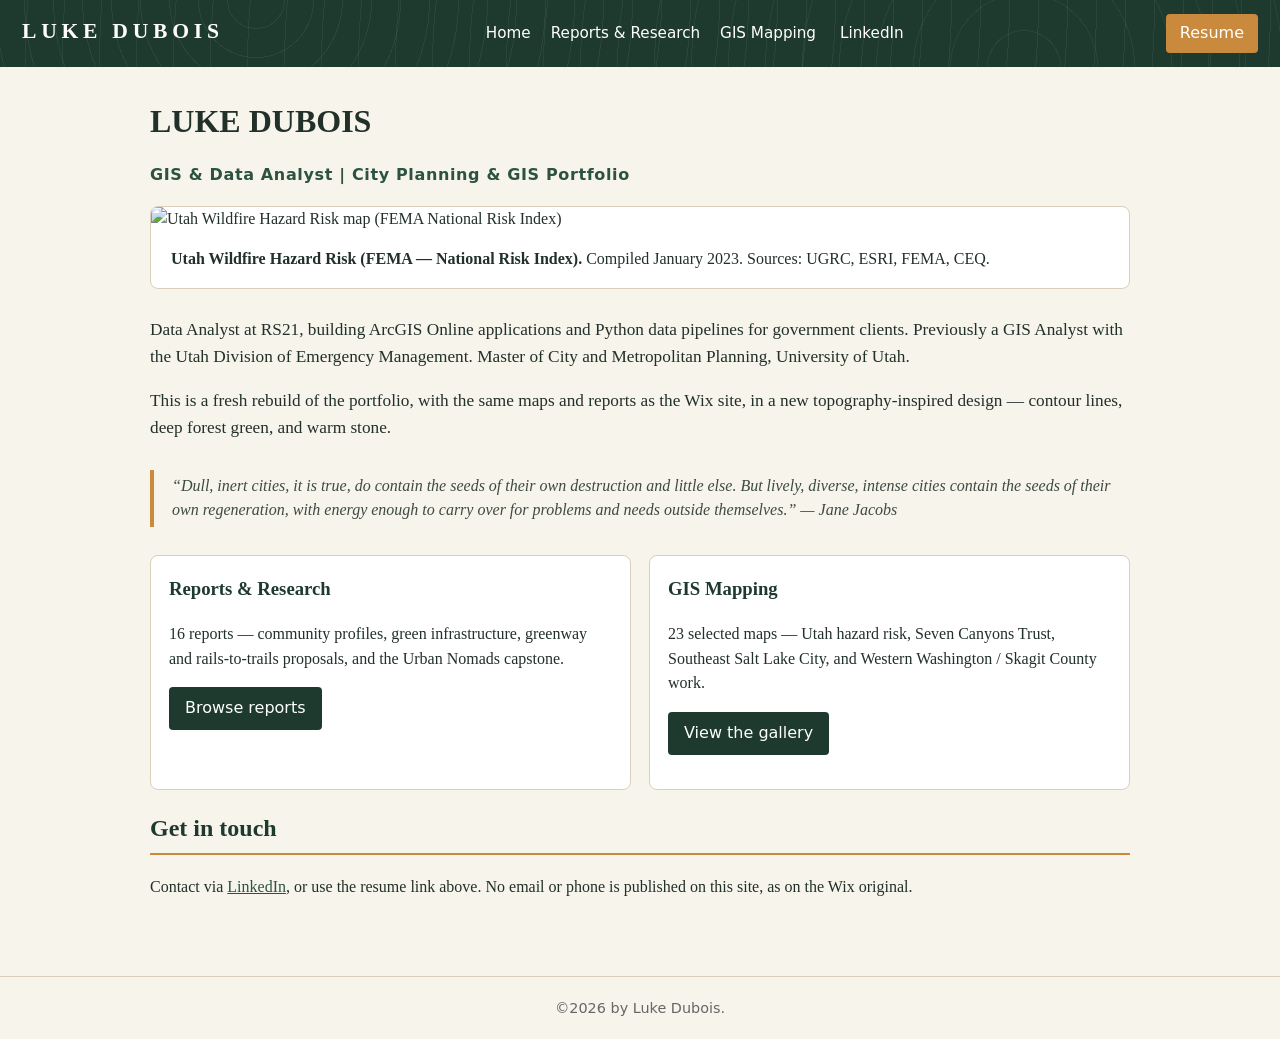
==== index.html @ d571da5c "Add files via upload" ====
<!doctype html>
<html lang="en"><head><meta charset="utf-8">
<meta name="viewport" content="width=device-width, initial-scale=1">
<title>Luke Dubois — GIS &amp; Data Analyst | City Planning &amp; GIS Portfolio</title>
<link rel="stylesheet" href="style.css"></head><body>
<header class="site"><span class="wordmark">LUKE DUBOIS</span>
<nav><a href="index.html">Home</a><a href="reports.html">Reports &amp; Research</a><a href="gallery.html">GIS Mapping</a>
<a href="https://www.linkedin.com/in/duboisluke/">LinkedIn</a></nav>
<a class="resume" href="https://drive.google.com/file/d/1duw0l7XTzUoEEhcvh8UpQAX_1VrRIKmA/view?usp=sharing">Resume</a></header>
<main>
<h1>LUKE DUBOIS</h1>
<p class="tagline">GIS &amp; Data Analyst | City Planning &amp; GIS Portfolio</p>
<div class="hero"><img src="assets/gallery/02-utah-wildfire-risk.jpg" alt="Utah Wildfire Hazard Risk map (FEMA National Risk Index)">
<div class="cap"><strong>Utah Wildfire Hazard Risk (FEMA — National Risk Index).</strong> Compiled January 2023. Sources: UGRC, ESRI, FEMA, CEQ.</div></div>
<p class="intro">Data Analyst at RS21, building ArcGIS Online applications and Python data pipelines for government clients. Previously a GIS Analyst with the Utah Division of Emergency Management. Master of City and Metropolitan Planning, University of Utah.</p>
<p class="intro">This is a fresh rebuild of the portfolio, with the same maps and reports as the Wix site, in a new topography-inspired design — contour lines, deep forest green, and warm stone.</p>
<blockquote>“Dull, inert cities, it is true, do contain the seeds of their own destruction and little else. But lively, diverse, intense cities contain the seeds of their own regeneration, with energy enough to carry over for problems and needs outside themselves.” — Jane Jacobs</blockquote>
<div class="cards">
<div class="card"><h3>Reports &amp; Research</h3><p>16 reports — community profiles, green infrastructure, greenway and rails-to-trails proposals, and the Urban Nomads capstone.</p><p><a class="btn" href="reports.html">Browse reports</a></p></div>
<div class="card"><h3>GIS Mapping</h3><p>23 selected maps — Utah hazard risk, Seven Canyons Trust, Southeast Salt Lake City, and Western Washington / Skagit County work.</p><p><a class="btn" href="gallery.html">View the gallery</a></p></div>
</div>
<h2>Get in touch</h2>
<p>Contact via <a href="https://www.linkedin.com/in/duboisluke/">LinkedIn</a>, or use the resume link above. No email or phone is published on this site, as on the Wix original.</p>
</main>
<footer>©2026 by Luke Dubois.</footer>
</body></html>
---- style.css ----
/* Luke Dubois portfolio — standalone draft, 2026-11-10
   Design direction from Luke: topography maps, mountains, forests.
   Palette: deep forest green, warm stone, cream. Contour motif via
   repeating radial gradients on the hero / header band. */
:root{
  --forest:#1e3a2f; --forest2:#2c5240; --moss:#5a7a5e; --stone:#e8e2d4;
  --cream:#f7f4ec; --ink:#22302a; --accent:#c98a3d; --line:#d8d0bd;
}
*{box-sizing:border-box}
body{margin:0;font-family:Georgia,'Times New Roman',serif;background:var(--cream);color:var(--ink);line-height:1.55}
a{color:var(--forest2)}
header.site{background:var(--forest);color:#fff;padding:14px 22px;display:flex;flex-wrap:wrap;gap:16px;align-items:baseline;justify-content:space-between;
  background-image:repeating-radial-gradient(circle at 20% 0, transparent 0 28px, rgba(255,255,255,.06) 28px 29px),
                   repeating-radial-gradient(circle at 80% 100%, transparent 0 36px, rgba(255,255,255,.05) 36px 37px);}
header.site .wordmark{font-size:1.35rem;letter-spacing:.22em;font-weight:700}
header.site nav a{color:#fff;text-decoration:none;margin:0 10px;font-family:system-ui,sans-serif;font-size:.95rem}
header.site nav a:hover{text-decoration:underline}
header.site .resume{background:var(--accent);color:#fff;padding:7px 14px;border-radius:4px;text-decoration:none;font-family:system-ui,sans-serif}
main{max-width:1020px;margin:0 auto;padding:24px 20px 60px}
.hero{border:1px solid var(--line);background:#fff;border-radius:8px;overflow:hidden;margin:18px 0 28px}
.hero img{width:100%;display:block}
.hero .cap{padding:16px 20px}
h1{font-size:2rem;margin:.2em 0}
h2{color:var(--forest);border-bottom:2px solid var(--accent);padding-bottom:6px}
.tagline{font-family:system-ui,sans-serif;color:var(--forest2);font-weight:600;letter-spacing:.04em}
.intro{font-size:1.08rem}
blockquote{border-left:4px solid var(--accent);margin:28px 0;padding:4px 18px;font-style:italic;color:#3d4a42}
.cards{display:grid;grid-template-columns:1fr 1fr;gap:18px;margin:20px 0}
.card{border:1px solid var(--line);background:#fff;border-radius:8px;padding:18px}
.card h3{margin-top:0;color:var(--forest)}
.btn{display:inline-block;background:var(--forest);color:#fff;padding:9px 16px;border-radius:4px;text-decoration:none;font-family:system-ui,sans-serif}
.grid{display:grid;grid-template-columns:repeat(auto-fill,minmax(280px,1fr));gap:18px}
figure{margin:0;border:1px solid var(--line);background:#fff;border-radius:8px;overflow:hidden}
figure img{width:100%;display:block}
figcaption{padding:10px 12px;font-family:system-ui,sans-serif;font-size:.92rem}
figcaption .flag{color:#8a5a00;font-weight:600}
.report{border:1px solid var(--line);background:#fff;border-radius:8px;padding:14px 16px;margin:12px 0}
.report h3{margin:0 0 4px;color:var(--forest)}
.report p{margin:0;font-family:system-ui,sans-serif;font-size:.92rem;color:#555}
footer{border-top:1px solid var(--line);padding:20px;text-align:center;font-family:system-ui,sans-serif;color:#666;font-size:.9rem}
.note{background:#fff8e6;border:1px solid #e8c97a;border-radius:8px;padding:14px 16px;font-family:system-ui,sans-serif}
@media(max-width:640px){.cards{grid-template-columns:1fr}h1{font-size:1.6rem}}
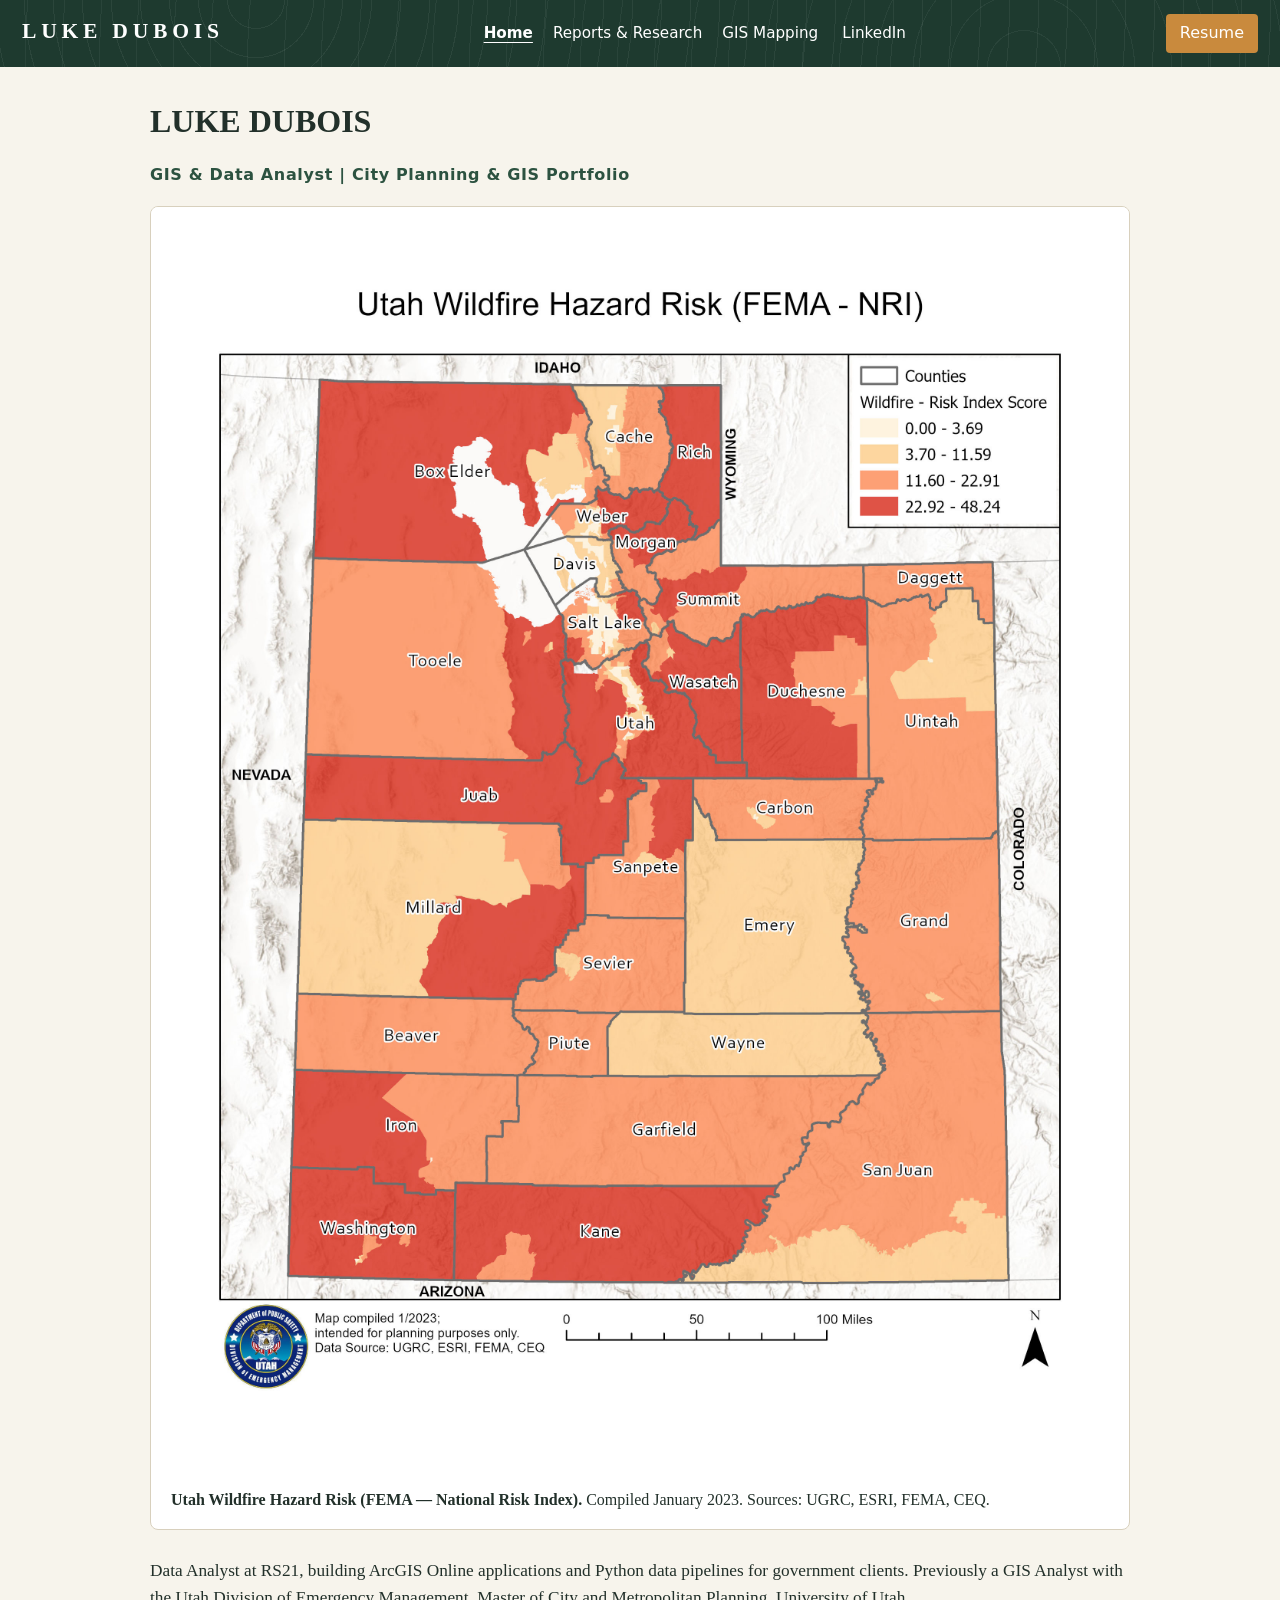
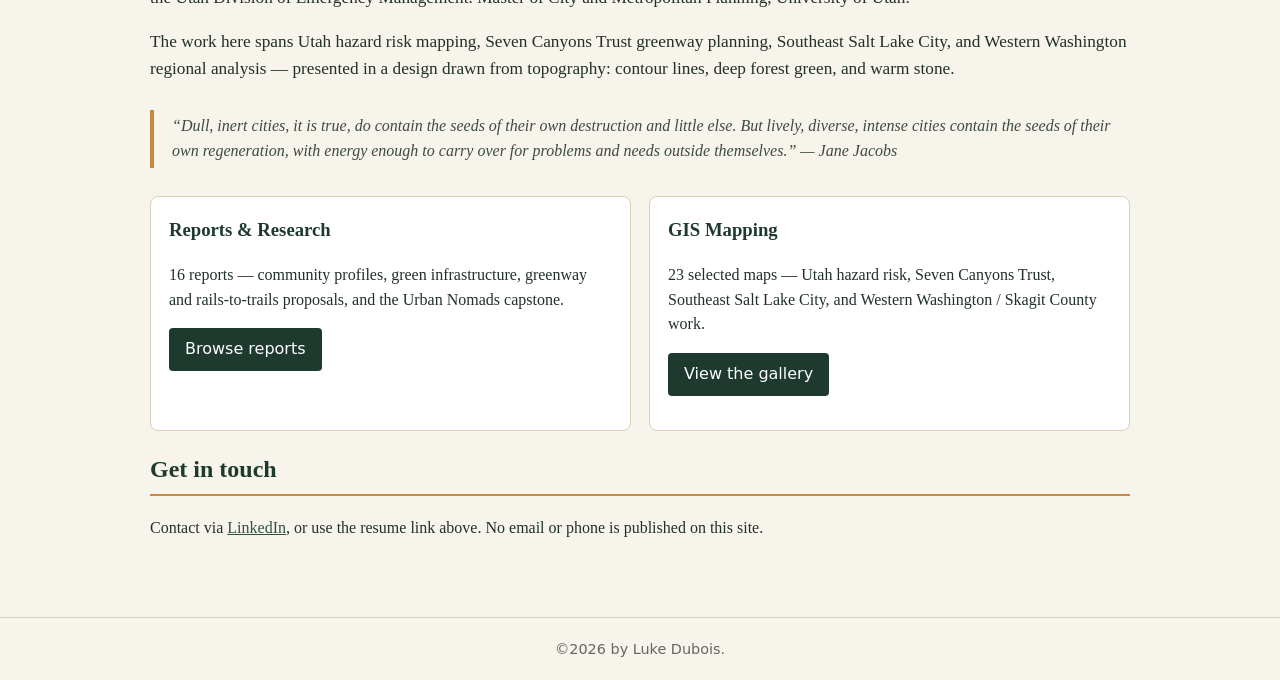
==== commit efc1358f: "Add files via upload" ====
--- a/index.html
+++ b/index.html
@@ -2,9 +2,18 @@
 <html lang="en"><head><meta charset="utf-8">
 <meta name="viewport" content="width=device-width, initial-scale=1">
 <title>Luke Dubois — GIS &amp; Data Analyst | City Planning &amp; GIS Portfolio</title>
-<link rel="stylesheet" href="style.css"></head><body>
+<link rel="stylesheet" href="style.css">
+<meta name="description" content="Portfolio of Luke Dubois, GIS & Data Analyst and city planner — selected GIS maps and planning research.">
+<meta property="og:title" content="Luke Dubois — GIS & Data Analyst | City Planning & GIS Portfolio">
+<meta property="og:description" content="Portfolio of Luke Dubois, GIS & Data Analyst and city planner — selected GIS maps and planning research.">
+<meta property="og:type" content="website">
+<meta property="og:url" content="https://duboisluke.github.io/portfolio/">
+<meta property="og:image" content="https://duboisluke.github.io/portfolio/assets/gallery/02-utah-wildfire-risk.jpg">
+<meta name="twitter:card" content="summary_large_image">
+<link rel="icon" href="data:image/svg+xml,<svg xmlns='http://www.w3.org/2000/svg' viewBox='0 0 32 32'><rect width='32' height='32' fill='%23f7f4ec'/><g fill='none' stroke='%231e3a2f' stroke-width='1.6'><circle cx='16' cy='16' r='4'/><circle cx='16' cy='16' r='9'/><circle cx='16' cy='16' r='14'/></g><circle cx='16' cy='16' r='1.8' fill='%23c98a3d'/></svg>">
+</head><body>
 <header class="site"><span class="wordmark">LUKE DUBOIS</span>
-<nav><a href="index.html">Home</a><a href="reports.html">Reports &amp; Research</a><a href="gallery.html">GIS Mapping</a>
+<nav><a href="index.html" class="active">Home</a><a href="reports.html">Reports &amp; Research</a><a href="gallery.html">GIS Mapping</a>
 <a href="https://www.linkedin.com/in/duboisluke/">LinkedIn</a></nav>
 <a class="resume" href="https://drive.google.com/file/d/1duw0l7XTzUoEEhcvh8UpQAX_1VrRIKmA/view?usp=sharing">Resume</a></header>
 <main>
@@ -13,14 +22,14 @@
 <div class="hero"><img src="assets/gallery/02-utah-wildfire-risk.jpg" alt="Utah Wildfire Hazard Risk map (FEMA National Risk Index)">
 <div class="cap"><strong>Utah Wildfire Hazard Risk (FEMA — National Risk Index).</strong> Compiled January 2023. Sources: UGRC, ESRI, FEMA, CEQ.</div></div>
 <p class="intro">Data Analyst at RS21, building ArcGIS Online applications and Python data pipelines for government clients. Previously a GIS Analyst with the Utah Division of Emergency Management. Master of City and Metropolitan Planning, University of Utah.</p>
-<p class="intro">This is a fresh rebuild of the portfolio, with the same maps and reports as the Wix site, in a new topography-inspired design — contour lines, deep forest green, and warm stone.</p>
+<p class="intro">The work here spans Utah hazard risk mapping, Seven Canyons Trust greenway planning, Southeast Salt Lake City, and Western Washington regional analysis — presented in a design drawn from topography: contour lines, deep forest green, and warm stone.</p>
 <blockquote>“Dull, inert cities, it is true, do contain the seeds of their own destruction and little else. But lively, diverse, intense cities contain the seeds of their own regeneration, with energy enough to carry over for problems and needs outside themselves.” — Jane Jacobs</blockquote>
 <div class="cards">
 <div class="card"><h3>Reports &amp; Research</h3><p>16 reports — community profiles, green infrastructure, greenway and rails-to-trails proposals, and the Urban Nomads capstone.</p><p><a class="btn" href="reports.html">Browse reports</a></p></div>
 <div class="card"><h3>GIS Mapping</h3><p>23 selected maps — Utah hazard risk, Seven Canyons Trust, Southeast Salt Lake City, and Western Washington / Skagit County work.</p><p><a class="btn" href="gallery.html">View the gallery</a></p></div>
 </div>
 <h2>Get in touch</h2>
-<p>Contact via <a href="https://www.linkedin.com/in/duboisluke/">LinkedIn</a>, or use the resume link above. No email or phone is published on this site, as on the Wix original.</p>
+<p>Contact via <a href="https://www.linkedin.com/in/duboisluke/">LinkedIn</a>, or use the resume link above. No email or phone is published on this site.</p>
 </main>
 <footer>©2026 by Luke Dubois.</footer>
 </body></html>
--- a/style.css
+++ b/style.css
@@ -1,5 +1,4 @@
-/* Luke Dubois portfolio — standalone draft, 2026-11-10
-   Design direction from Luke: topography maps, mountains, forests.
+/* Luke Dubois portfolio — topography maps, mountains, forests.
    Palette: deep forest green, warm stone, cream. Contour motif via
    repeating radial gradients on the hero / header band. */
 :root{
@@ -15,6 +14,7 @@
 header.site .wordmark{font-size:1.35rem;letter-spacing:.22em;font-weight:700}
 header.site nav a{color:#fff;text-decoration:none;margin:0 10px;font-family:system-ui,sans-serif;font-size:.95rem}
 header.site nav a:hover{text-decoration:underline}
+header.site nav a.active{text-decoration:underline;text-underline-offset:4px;font-weight:700}
 header.site .resume{background:var(--accent);color:#fff;padding:7px 14px;border-radius:4px;text-decoration:none;font-family:system-ui,sans-serif}
 main{max-width:1020px;margin:0 auto;padding:24px 20px 60px}
 .hero{border:1px solid var(--line);background:#fff;border-radius:8px;overflow:hidden;margin:18px 0 28px}
@@ -30,13 +30,23 @@
 .card h3{margin-top:0;color:var(--forest)}
 .btn{display:inline-block;background:var(--forest);color:#fff;padding:9px 16px;border-radius:4px;text-decoration:none;font-family:system-ui,sans-serif}
 .grid{display:grid;grid-template-columns:repeat(auto-fill,minmax(280px,1fr));gap:18px}
-figure{margin:0;border:1px solid var(--line);background:#fff;border-radius:8px;overflow:hidden}
+figure{margin:0;border:1px solid var(--line);background:#fff;border-radius:8px;overflow:hidden;cursor:zoom-in}
 figure img{width:100%;display:block}
 figcaption{padding:10px 12px;font-family:system-ui,sans-serif;font-size:.92rem}
-figcaption .flag{color:#8a5a00;font-weight:600}
 .report{border:1px solid var(--line);background:#fff;border-radius:8px;padding:14px 16px;margin:12px 0}
 .report h3{margin:0 0 4px;color:var(--forest)}
 .report p{margin:0;font-family:system-ui,sans-serif;font-size:.92rem;color:#555}
 footer{border-top:1px solid var(--line);padding:20px;text-align:center;font-family:system-ui,sans-serif;color:#666;font-size:.9rem}
-.note{background:#fff8e6;border:1px solid #e8c97a;border-radius:8px;padding:14px 16px;font-family:system-ui,sans-serif}
 @media(max-width:640px){.cards{grid-template-columns:1fr}h1{font-size:1.6rem}}
+
+.top{text-align:center;margin-top:28px}
+.top a{font-family:system-ui,sans-serif}
+/* Gallery lightbox */
+.lightbox{position:fixed;inset:0;background:rgba(20,30,25,.92);display:flex;align-items:center;justify-content:center;gap:12px;z-index:50;padding:20px}
+.lightbox[hidden]{display:none}
+.lb-figure{margin:0;max-width:min(1100px,92vw);max-height:90vh;background:#fff;border-radius:8px;overflow:hidden;cursor:default}
+.lb-figure img{max-width:100%;max-height:calc(90vh - 70px);object-fit:contain;display:block;margin:0 auto}
+.lb-figure figcaption{padding:10px 14px}
+.lb-close,.lb-prev,.lb-next{background:var(--accent);color:#fff;border:0;border-radius:50%;width:44px;height:44px;font-size:1.5rem;line-height:1;cursor:pointer;flex:none}
+.lb-close{position:absolute;top:16px;right:16px}
+@media(max-width:640px){.lightbox{gap:6px;padding:10px}.lb-close,.lb-prev,.lb-next{width:36px;height:36px;font-size:1.2rem}}
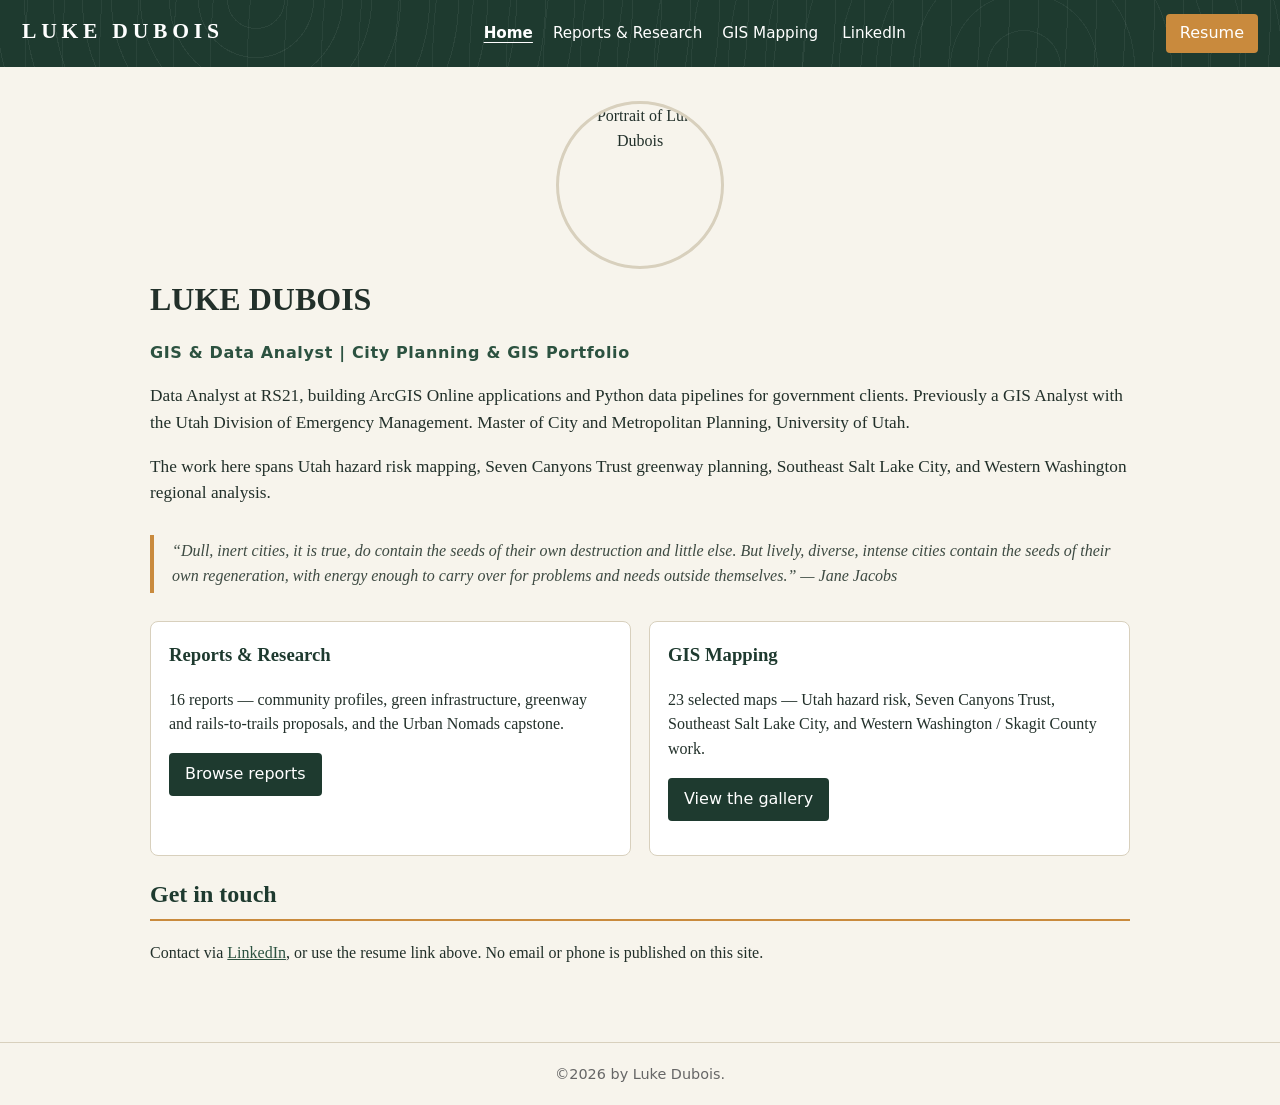
==== commit 22171064: "Add files via upload" ====
--- a/index.html
+++ b/index.html
@@ -17,12 +17,11 @@
 <a href="https://www.linkedin.com/in/duboisluke/">LinkedIn</a></nav>
 <a class="resume" href="https://drive.google.com/file/d/1duw0l7XTzUoEEhcvh8UpQAX_1VrRIKmA/view?usp=sharing">Resume</a></header>
 <main>
+<div class="hero photo"><img src="assets/luke-dubois.jpg" alt="Portrait of Luke Dubois"></div>
 <h1>LUKE DUBOIS</h1>
 <p class="tagline">GIS &amp; Data Analyst | City Planning &amp; GIS Portfolio</p>
-<div class="hero"><img src="assets/gallery/02-utah-wildfire-risk.jpg" alt="Utah Wildfire Hazard Risk map (FEMA National Risk Index)">
-<div class="cap"><strong>Utah Wildfire Hazard Risk (FEMA — National Risk Index).</strong> Compiled January 2023. Sources: UGRC, ESRI, FEMA, CEQ.</div></div>
 <p class="intro">Data Analyst at RS21, building ArcGIS Online applications and Python data pipelines for government clients. Previously a GIS Analyst with the Utah Division of Emergency Management. Master of City and Metropolitan Planning, University of Utah.</p>
-<p class="intro">The work here spans Utah hazard risk mapping, Seven Canyons Trust greenway planning, Southeast Salt Lake City, and Western Washington regional analysis — presented in a design drawn from topography: contour lines, deep forest green, and warm stone.</p>
+<p class="intro">The work here spans Utah hazard risk mapping, Seven Canyons Trust greenway planning, Southeast Salt Lake City, and Western Washington regional analysis.</p>
 <blockquote>“Dull, inert cities, it is true, do contain the seeds of their own destruction and little else. But lively, diverse, intense cities contain the seeds of their own regeneration, with energy enough to carry over for problems and needs outside themselves.” — Jane Jacobs</blockquote>
 <div class="cards">
 <div class="card"><h3>Reports &amp; Research</h3><p>16 reports — community profiles, green infrastructure, greenway and rails-to-trails proposals, and the Urban Nomads capstone.</p><p><a class="btn" href="reports.html">Browse reports</a></p></div>
--- a/style.css
+++ b/style.css
@@ -50,3 +50,6 @@
 .lb-close,.lb-prev,.lb-next{background:var(--accent);color:#fff;border:0;border-radius:50%;width:44px;height:44px;font-size:1.5rem;line-height:1;cursor:pointer;flex:none}
 .lb-close{position:absolute;top:16px;right:16px}
 @media(max-width:640px){.lightbox{gap:6px;padding:10px}.lb-close,.lb-prev,.lb-next{width:36px;height:36px;font-size:1.2rem}}
+
+.hero.photo{border:0;background:transparent;text-align:center;margin:10px 0 4px}
+.hero.photo img{width:168px;height:168px;object-fit:cover;border-radius:50%;border:3px solid var(--line);margin:0 auto}
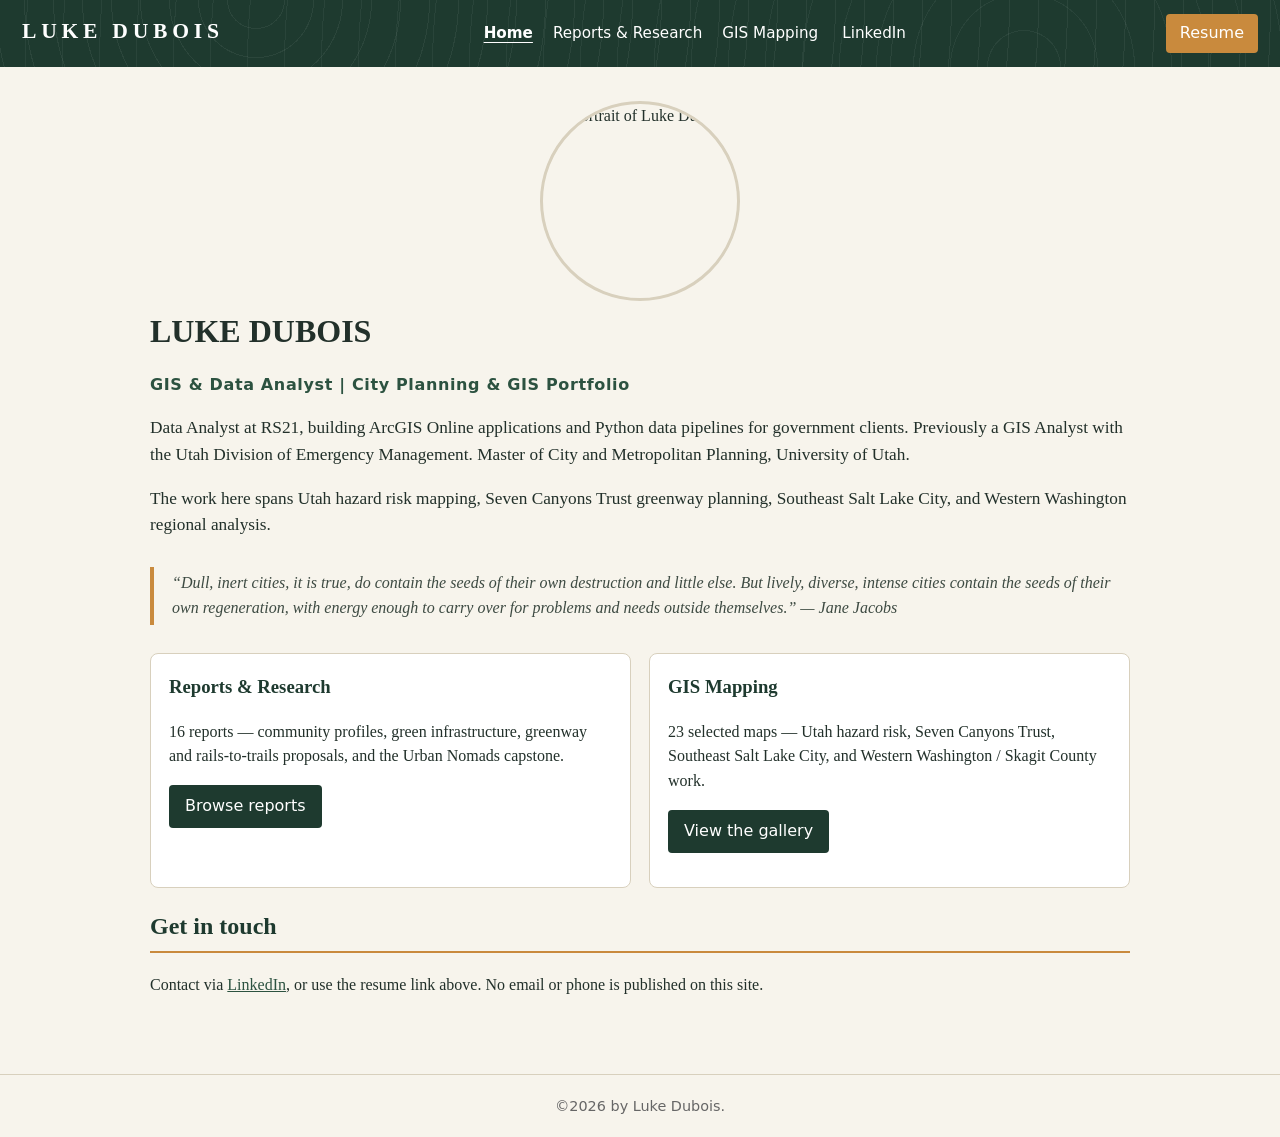
==== commit 7d8c8473: "Add files via upload" ====
--- a/index.html
+++ b/index.html
@@ -8,7 +8,7 @@
 <meta property="og:description" content="Portfolio of Luke Dubois, GIS & Data Analyst and city planner — selected GIS maps and planning research.">
 <meta property="og:type" content="website">
 <meta property="og:url" content="https://duboisluke.github.io/portfolio/">
-<meta property="og:image" content="https://duboisluke.github.io/portfolio/assets/gallery/02-utah-wildfire-risk.jpg">
+<meta property="og:image" content="https://duboisluke.github.io/portfolio/assets/luke-dubois-portrait.jpg">
 <meta name="twitter:card" content="summary_large_image">
 <link rel="icon" href="data:image/svg+xml,<svg xmlns='http://www.w3.org/2000/svg' viewBox='0 0 32 32'><rect width='32' height='32' fill='%23f7f4ec'/><g fill='none' stroke='%231e3a2f' stroke-width='1.6'><circle cx='16' cy='16' r='4'/><circle cx='16' cy='16' r='9'/><circle cx='16' cy='16' r='14'/></g><circle cx='16' cy='16' r='1.8' fill='%23c98a3d'/></svg>">
 </head><body>
@@ -17,7 +17,7 @@
 <a href="https://www.linkedin.com/in/duboisluke/">LinkedIn</a></nav>
 <a class="resume" href="https://drive.google.com/file/d/1duw0l7XTzUoEEhcvh8UpQAX_1VrRIKmA/view?usp=sharing">Resume</a></header>
 <main>
-<div class="hero photo"><img src="assets/luke-dubois.jpg" alt="Portrait of Luke Dubois"></div>
+<div class="hero photo"><img src="assets/luke-dubois-portrait.jpg" alt="Portrait of Luke Dubois"></div>
 <h1>LUKE DUBOIS</h1>
 <p class="tagline">GIS &amp; Data Analyst | City Planning &amp; GIS Portfolio</p>
 <p class="intro">Data Analyst at RS21, building ArcGIS Online applications and Python data pipelines for government clients. Previously a GIS Analyst with the Utah Division of Emergency Management. Master of City and Metropolitan Planning, University of Utah.</p>
--- a/style.css
+++ b/style.css
@@ -52,4 +52,4 @@
 @media(max-width:640px){.lightbox{gap:6px;padding:10px}.lb-close,.lb-prev,.lb-next{width:36px;height:36px;font-size:1.2rem}}
 
 .hero.photo{border:0;background:transparent;text-align:center;margin:10px 0 4px}
-.hero.photo img{width:168px;height:168px;object-fit:cover;border-radius:50%;border:3px solid var(--line);margin:0 auto}
+.hero.photo img{width:200px;height:200px;object-fit:cover;border-radius:50%;border:3px solid var(--line);margin:0 auto}
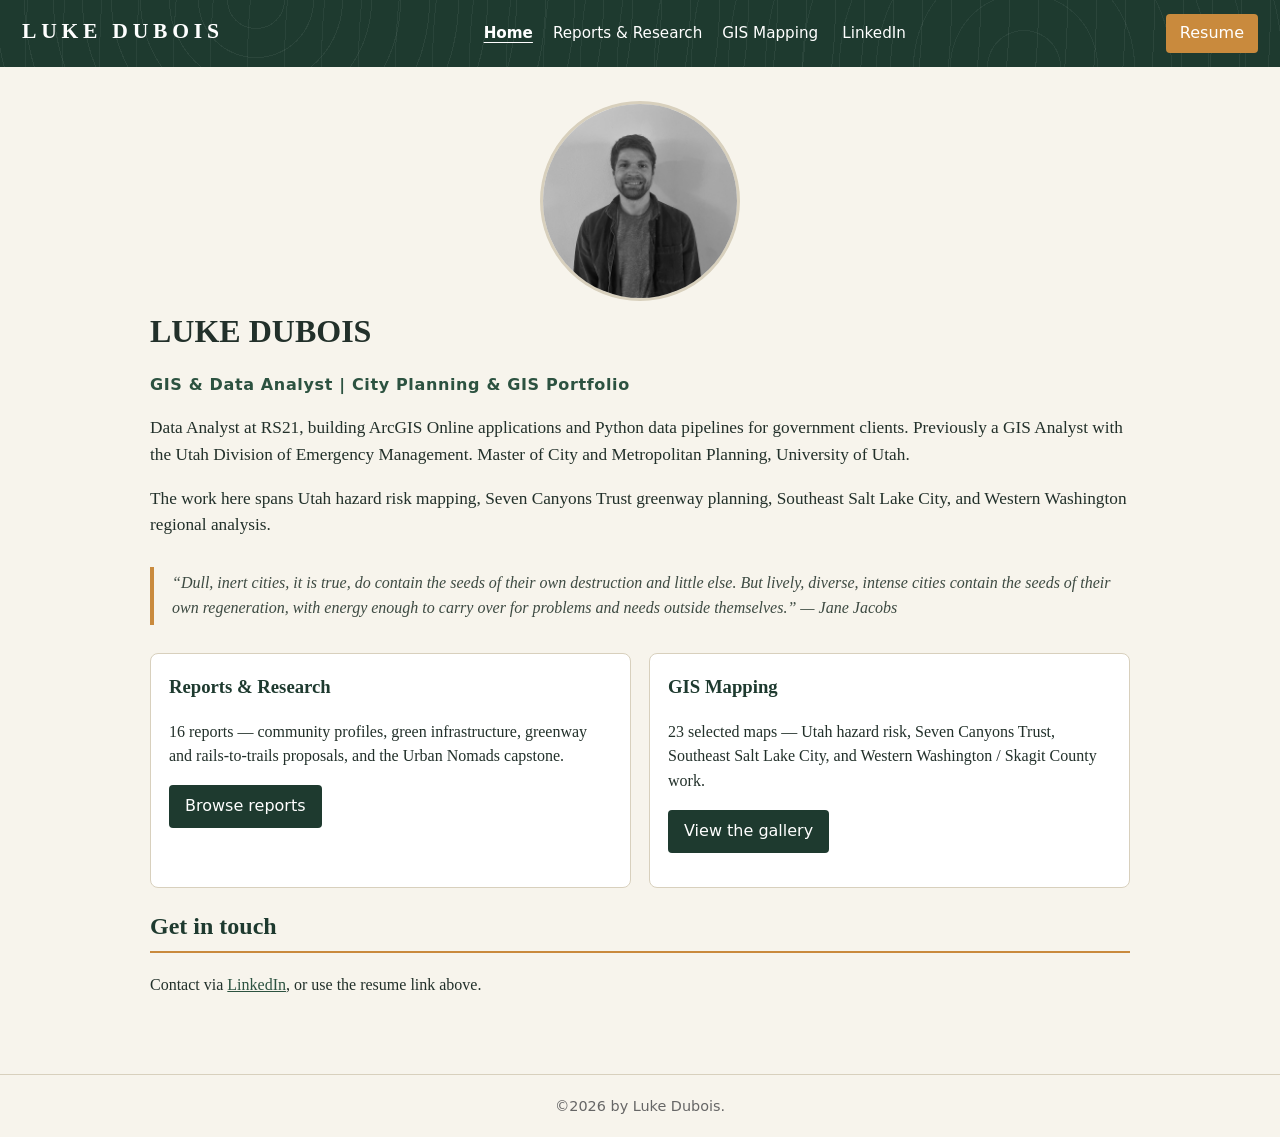
==== commit e8173ef7: "Add files via upload" ====
--- a/index.html
+++ b/index.html
@@ -28,7 +28,7 @@
 <div class="card"><h3>GIS Mapping</h3><p>23 selected maps — Utah hazard risk, Seven Canyons Trust, Southeast Salt Lake City, and Western Washington / Skagit County work.</p><p><a class="btn" href="gallery.html">View the gallery</a></p></div>
 </div>
 <h2>Get in touch</h2>
-<p>Contact via <a href="https://www.linkedin.com/in/duboisluke/">LinkedIn</a>, or use the resume link above. No email or phone is published on this site.</p>
+<p>Contact via <a href="https://www.linkedin.com/in/duboisluke/">LinkedIn</a>, or use the resume link above.</p>
 </main>
 <footer>©2026 by Luke Dubois.</footer>
 </body></html>
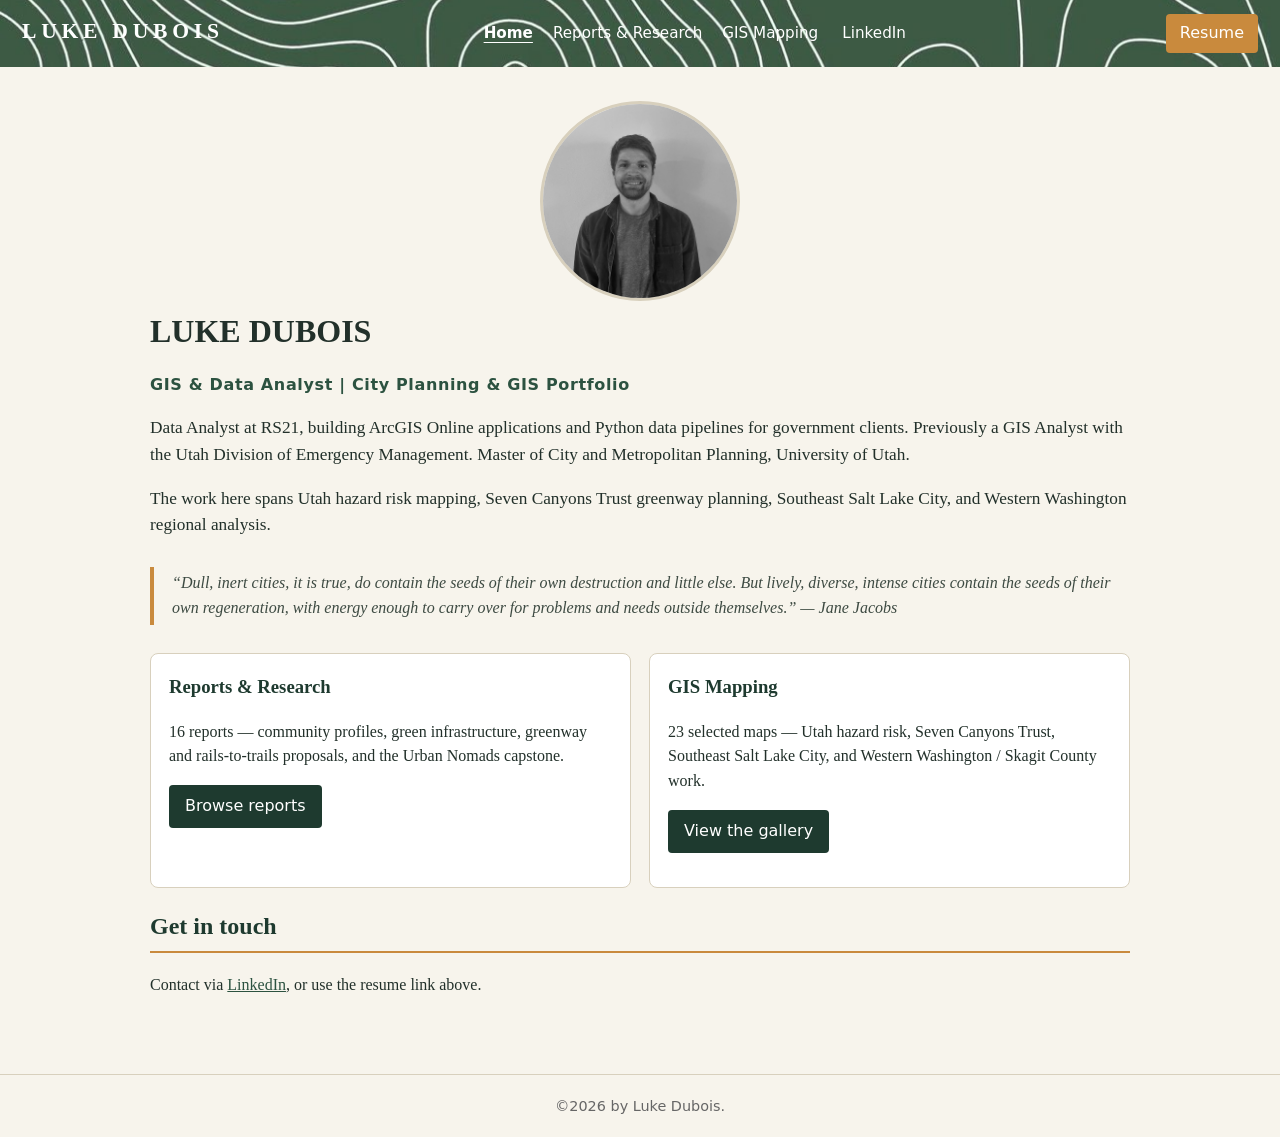
==== commit 84acac60: "Update Resume link to new Google Drive resume" ====
--- a/index.html
+++ b/index.html
@@ -15,7 +15,7 @@
 <header class="site"><span class="wordmark">LUKE DUBOIS</span>
 <nav><a href="index.html" class="active">Home</a><a href="reports.html">Reports &amp; Research</a><a href="gallery.html">GIS Mapping</a>
 <a href="https://www.linkedin.com/in/duboisluke/">LinkedIn</a></nav>
-<a class="resume" href="https://drive.google.com/file/d/1duw0l7XTzUoEEhcvh8UpQAX_1VrRIKmA/view?usp=sharing">Resume</a></header>
+<a class="resume" href="https://drive.google.com/file/d/1h5mKS5WZZbEAlFF8yqP4wijFuTNUEr64/view?usp=sharing">Resume</a></header>
 <main>
 <div class="hero photo"><img src="assets/luke-dubois-portrait.jpg" alt="Portrait of Luke Dubois"></div>
 <h1>LUKE DUBOIS</h1>
--- a/style.css
+++ b/style.css
@@ -1,6 +1,6 @@
 /* Luke Dubois portfolio — topography maps, mountains, forests.
-   Palette: deep forest green, warm stone, cream. Contour motif via
-   repeating radial gradients on the hero / header band. */
+   Palette: deep forest green, warm stone, cream. Topographic contour
+   motif via an inline SVG in the header band. */
 :root{
   --forest:#1e3a2f; --forest2:#2c5240; --moss:#5a7a5e; --stone:#e8e2d4;
   --cream:#f7f4ec; --ink:#22302a; --accent:#c98a3d; --line:#d8d0bd;
@@ -9,8 +9,7 @@
 body{margin:0;font-family:Georgia,'Times New Roman',serif;background:var(--cream);color:var(--ink);line-height:1.55}
 a{color:var(--forest2)}
 header.site{background:var(--forest);color:#fff;padding:14px 22px;display:flex;flex-wrap:wrap;gap:16px;align-items:baseline;justify-content:space-between;
-  background-image:repeating-radial-gradient(circle at 20% 0, transparent 0 28px, rgba(255,255,255,.06) 28px 29px),
-                   repeating-radial-gradient(circle at 80% 100%, transparent 0 36px, rgba(255,255,255,.05) 36px 37px);}
+  background-image:url("assets/topo-header.jpg");background-size:cover;background-position:center;}
 header.site .wordmark{font-size:1.35rem;letter-spacing:.22em;font-weight:700}
 header.site nav a{color:#fff;text-decoration:none;margin:0 10px;font-family:system-ui,sans-serif;font-size:.95rem}
 header.site nav a:hover{text-decoration:underline}
